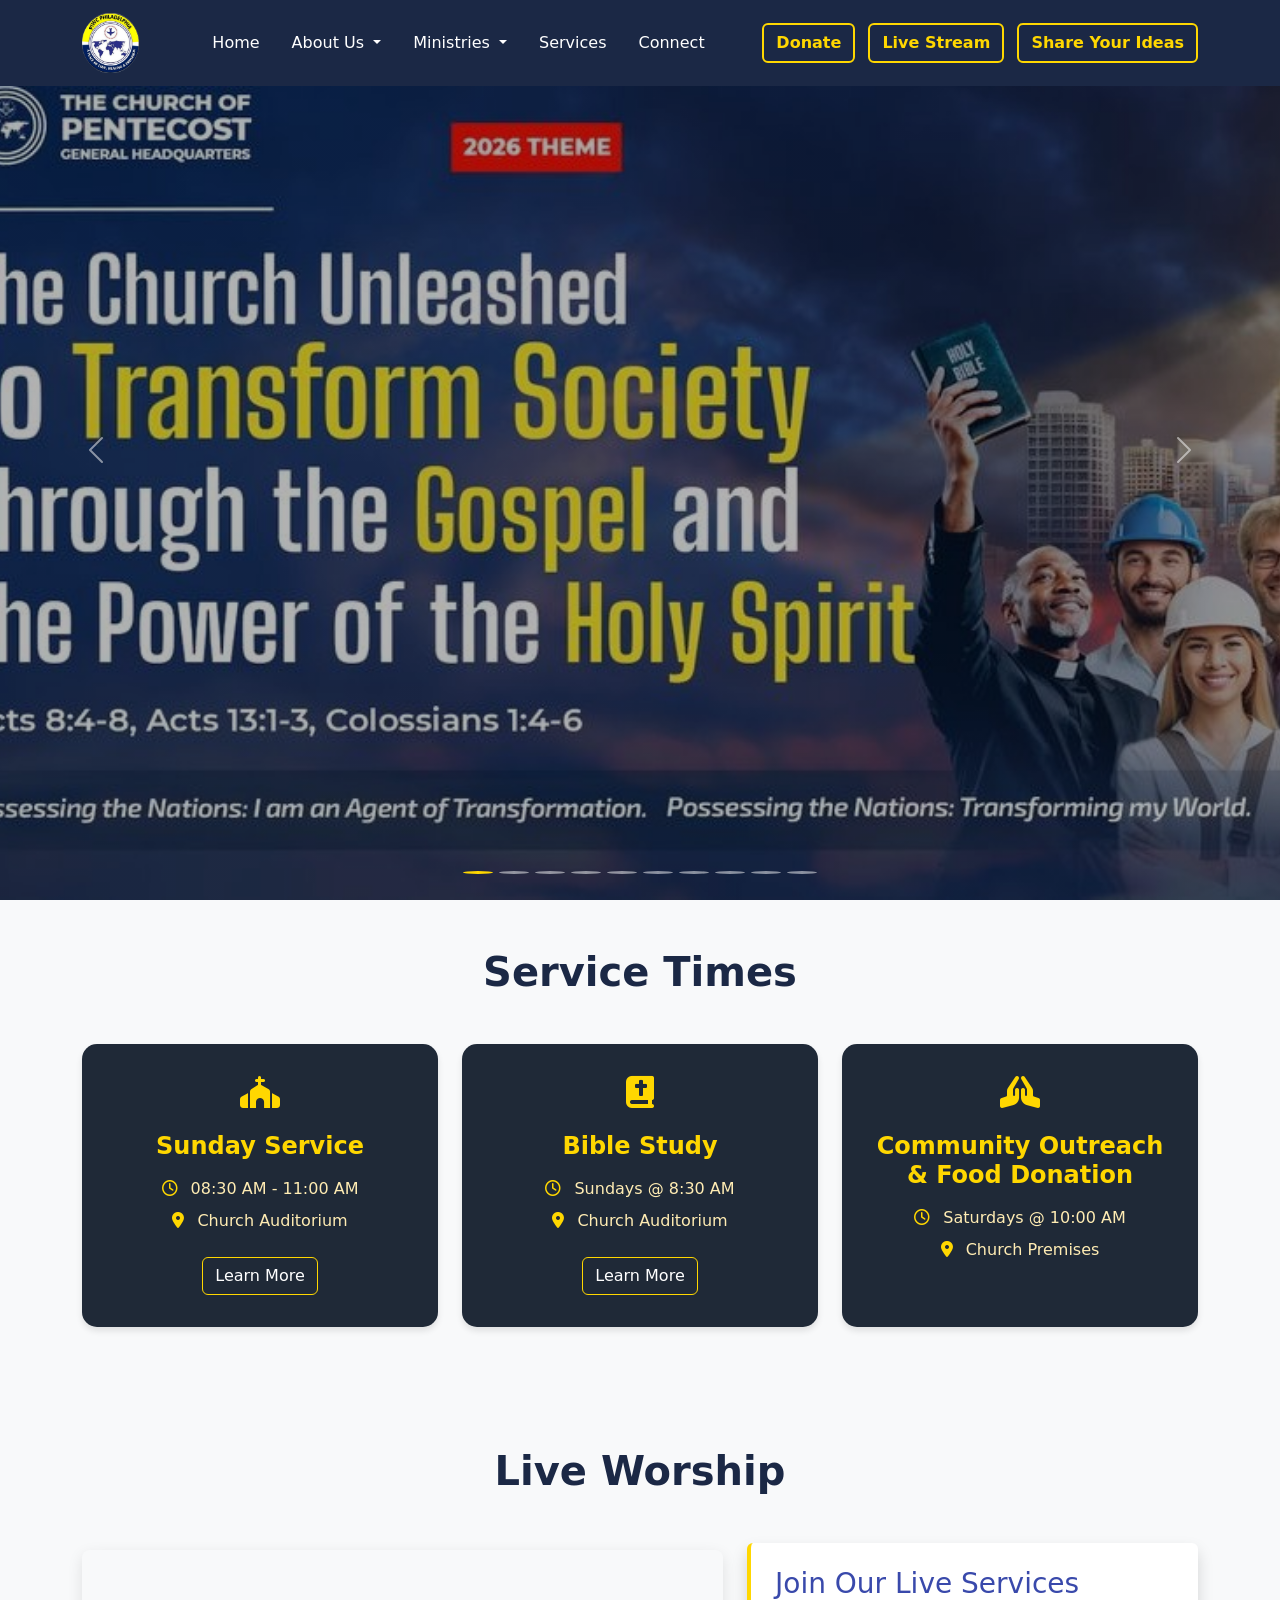
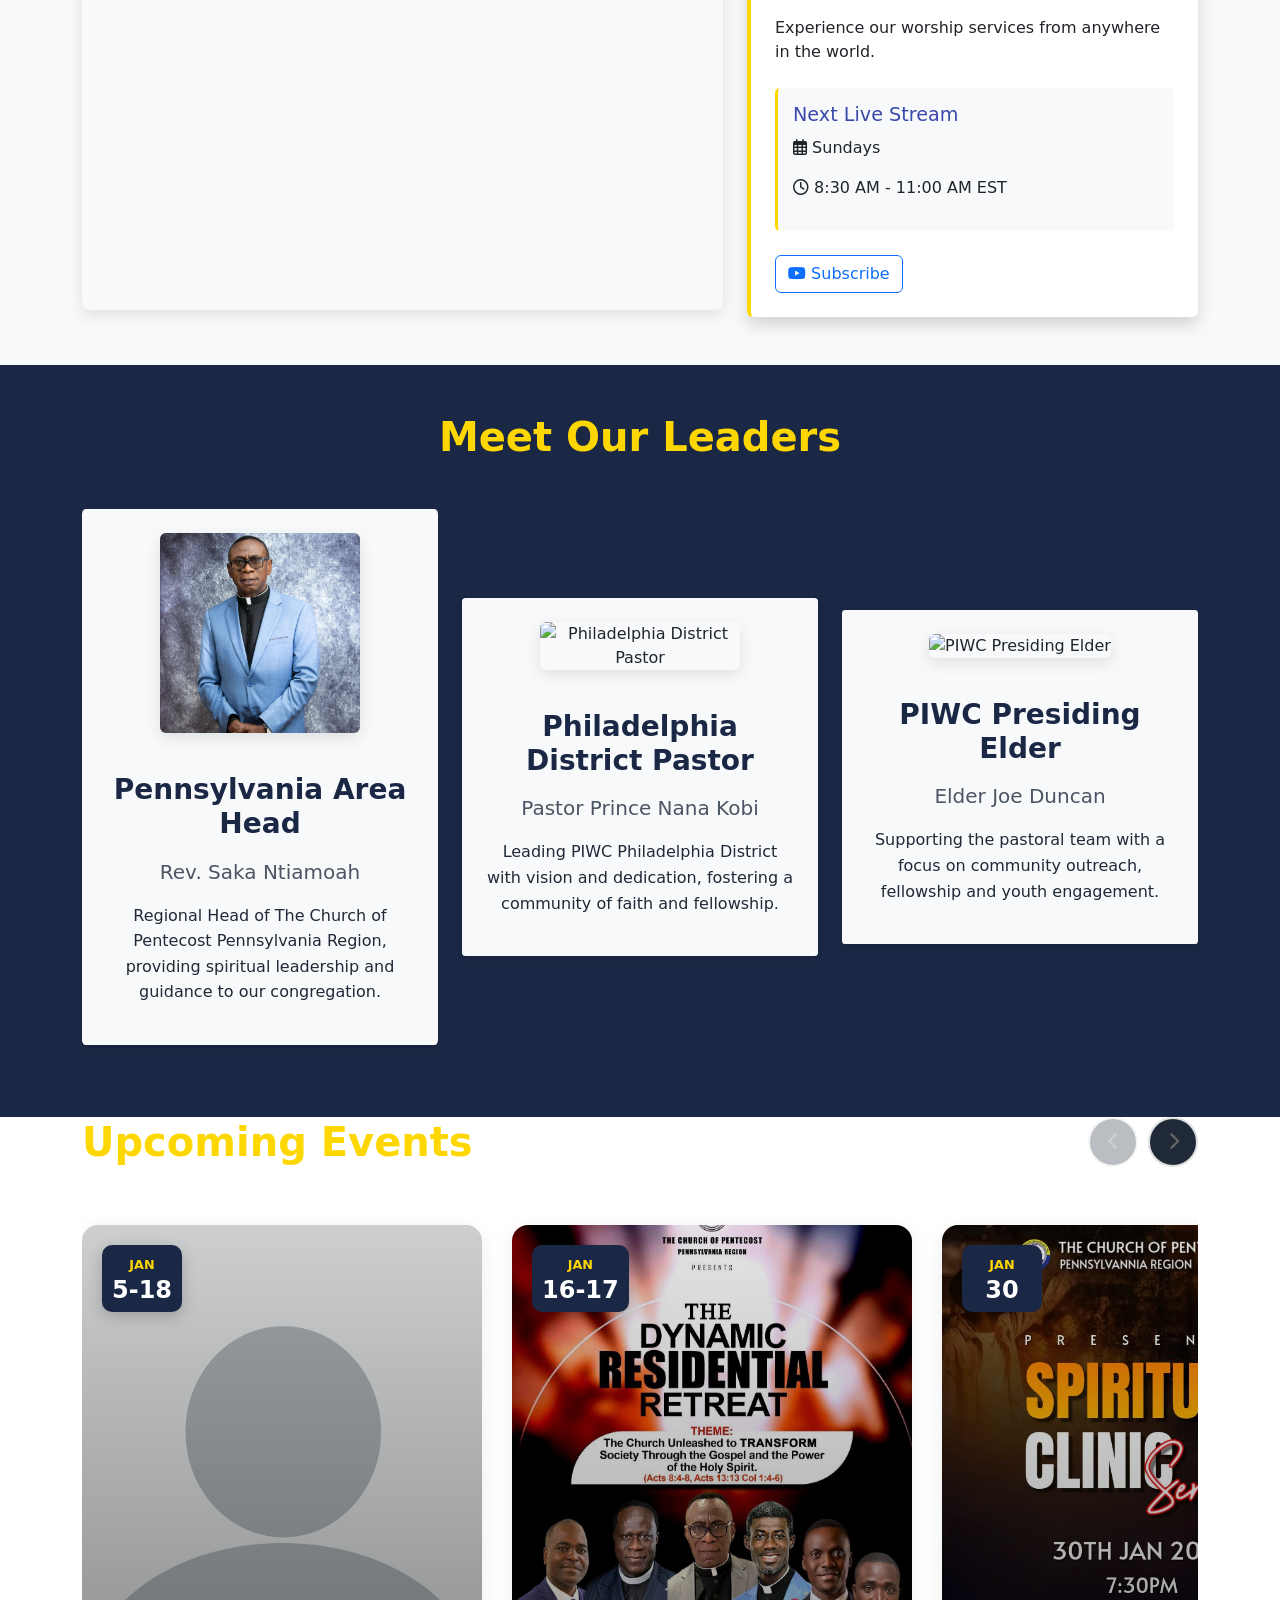
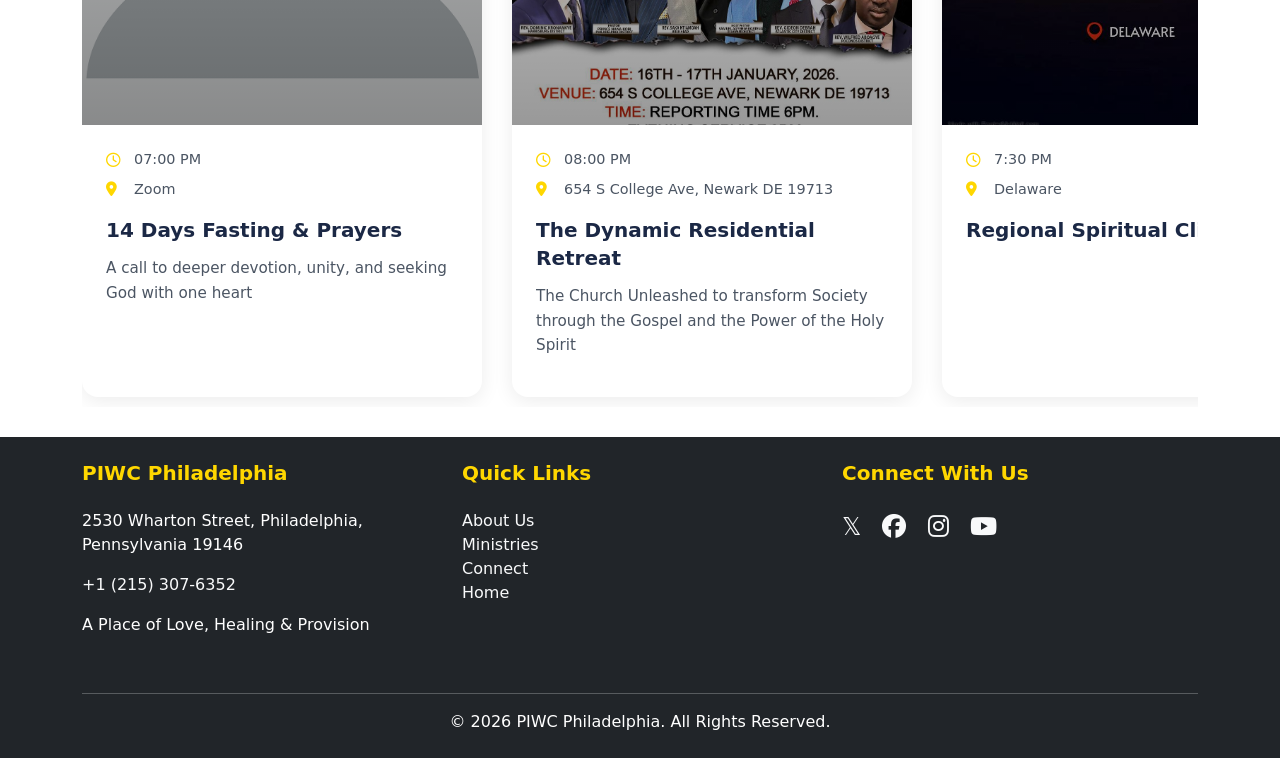
==== index.html @ d3ae9fb2 "Initial commit - philly website" ====
<!DOCTYPE html>
<html lang="en">
<head>
    <meta charset="UTF-8">
    <meta name="viewport" content="width=device-width, initial-scale=1.0">
    <title>PIWC Philadelphia</title>
    <meta property="og:title" content="PIWC Philadelphia">
    <meta property="og:description" content="A Place of Love, Healing and Provision">
    <link rel="stylesheet" href="css/style.css">
    <link href="https://cdn.jsdelivr.net/npm/bootstrap@5.3.0/dist/css/bootstrap.min.css" rel="stylesheet">
    <link rel="stylesheet" href="https://cdnjs.cloudflare.com/ajax/libs/font-awesome/6.4.2/css/all.min.css">
    <script type="text/javascript" src="https://cdn.jsdelivr.net/npm/@emailjs/browser@3/dist/email.min.js"></script>
</head>
<body>
    <div id="app">
        <!-- Content loads here -->
    </div>

    <!-- Include data and templates -->
    <script src="js/site-data.js"></script>
    <script src="js/template-engine.js"></script>
    
    <script>
        document.addEventListener('DOMContentLoaded', function() {
            const app = document.getElementById('app');
            
            // Build homepage
            app.innerHTML = `
                ${TemplateEngine.renderNavigation(SITE_DATA.navigation, SITE_DATA.site)}
                
                <!-- Hero Carousel -->
                <section class="hero">
                    <div id="heroCarousel" class="carousel slide" data-bs-ride="carousel">
                        <div class="carousel-indicators">
                            ${SITE_DATA.heroSlides.map((_, i) => `
                                <button type="button" data-bs-target="#heroCarousel" data-bs-slide-to="${i}" ${i === 0 ? 'class="active"' : ''}></button>
                            `).join('')}
                        </div>
                        <div class="carousel-inner">
                            ${SITE_DATA.heroSlides.map((slide, i) => `
                                <div class="carousel-item ${i === 0 ? 'active' : ''}">
                                    <div class="hero-slide" style="background-image: linear-gradient(rgba(0, 0, 0, 0.3), rgba(0, 0, 0, 0.3)), url('${slide.image}');">
                                        <div class="hero-content">
                                            ${slide.title ? `<h1>${slide.title}</h1>` : ''}
                                            ${slide.subtitle ? `<p>${slide.subtitle}</p>` : ''}
                                            ${slide.buttons && slide.buttons.length > 0 ? `
                                                <div class="hero-buttons">
                                                    ${slide.buttons.map(btn => `
                                                        <a href="${btn.url}" class="btn btn-yellow me-3" style="background-color: #3949ab; color: white;">${btn.text}</a>
                                                    `).join('')}
                                                </div>
                                            ` : ''}
                                        </div>
                                    </div>
                                </div>
                            `).join('')}
                        </div>
                        <button class="carousel-control-prev" type="button" data-bs-target="#heroCarousel" data-bs-slide="prev">
                            <span class="carousel-control-prev-icon"></span>
                        </button>
                        <button class="carousel-control-next" type="button" data-bs-target="#heroCarousel" data-bs-slide="next">
                            <span class="carousel-control-next-icon"></span>
                        </button>
                    </div>
                </section>

                <!-- Service Times -->
                <section id="services" class="service-times-section py-5">
                    <div class="container">
                        <h2 class="section-title text-center mb-5">Service Times</h2>
                        <div class="row justify-content-center">
                            ${SITE_DATA.services.map(service => `
                                <div class="col-md-4 mb-4">
                                    <div class="service-time-card">
                                        <div class="service-icon"><i class="${service.icon}"></i></div>
                                        <div class="service-info">
                                            <h3>${service.title}</h3>
                                            <div class="time-location">
                                                <p class="time"><i class="far fa-clock"></i> ${service.time}</p>
                                                <p class="location"><i class="fas fa-map-marker-alt"></i> ${service.location}</p>
                                            </div>
                                            ${service.link ? `<a href="${service.link}" class="btn btn-outline-primary">Learn More</a>` : ''}
                                        </div>
                                    </div>
                                </div>
                            `).join('')}
                        </div>
                    </div>
                </section>

                <!-- Live Stream -->
                <section class="live-stream-section py-5 bg-light" id="live-worship">
                    <div class="container">
                        <h2 class="section-title text-center mb-5" style="color: #1B2845;">Live Worship</h2>
                        <div class="row align-items-center">
                            <div class="col-lg-7 mb-4 mb-lg-0">
                                <div class="embed-responsive embed-responsive-16by9 live-stream-container">
                                    <iframe src="https://www.youtube.com/embed/live_stream?channel=${SITE_DATA.site.youtubeChannel}" allowfullscreen></iframe>
                                </div>
                            </div>
                            <div class="col-lg-5">
                                <div class="live-stream-info p-4 bg-white rounded shadow">
                                    <h3>Join Our Live Services</h3>
                                    <p class="mb-4">Experience our worship services from anywhere in the world.</p>
                                    <div class="upcoming-stream mb-4">
                                        <h4>Next Live Stream</h4>
                                        <p><i class="far fa-calendar-alt"></i> Sundays</p>
                                        <p><i class="far fa-clock"></i> 8:30 AM - 11:00 AM EST</p>
                                    </div>
                                    <a href="https://www.youtube.com/channel/${SITE_DATA.site.youtubeChannel}" class="btn btn-outline-primary" target="_blank">
                                        <i class="fab fa-youtube"></i> Subscribe
                                    </a>
                                </div>
                            </div>
                        </div>
                    </div>
                </section>

                <!-- Leaders -->
                <section class="pastor-section py-5">
                    <div class="container">
                        <h2 class="section-title text-center mb-5">Meet Our Leaders</h2>
                        <div class="row align-items-center">
                            ${SITE_DATA.leaders.map(leader => `
                                <div class="col-md-4 mb-4">
                                    <div class="pastor-card text-center">
                                        <img src="${leader.image}" alt="${leader.title}" class="img-fluid rounded mb-4">
                                        <h3>${leader.title}</h3>
                                        <p class="lead">${leader.name}</p>
                                        <p class="pastor-bio">${leader.bio}</p>
                                    </div>
                                </div>
                            `).join('')}
                        </div>
                    </div>
                </section>

                <!-- Events -->
                <section class="announcements-section">
                    <div class="container">
                        <div class="section-header">
                            <h2 class="section-title">Upcoming Events</h2>
                            <div class="nav-buttons">
                                <button class="nav-btn" id="prevBtn">
                                    <i class="fas fa-chevron-left"></i>
                                </button>
                                <button class="nav-btn" id="nextBtn">
                                    <i class="fas fa-chevron-right"></i>
                                </button>
                            </div>
                        </div>

                        <div class="carousel-wrapper">
                            <div class="carousel-container" id="carousel">
                                ${SITE_DATA.events.map(event => `
                                    <div class="event-card">
                                        <div class="event-image">
                                            <div class="event-date">
                                                <div class="date-box">
                                                    <span class="month">${event.month}</span>
                                                    <span class="day">${event.day}</span>
                                                </div>
                                            </div>
                                            ${event.image ? `<img src="${event.image}" alt="${event.title}" onerror="this.style.display='none'">` : ''}
                                            <div class="event-overlay"></div>
                                        </div>
                                        <div class="event-details">
                                            <div class="event-meta">
                                                <span><i class="far fa-clock"></i> ${event.time}</span>
                                                <span><i class="fas fa-map-marker-alt"></i> ${event.location}</span>
                                            </div>
                                            <h3 class="event-title">${event.title}</h3>
                                            <p class="event-description">${event.description}</p>
                                        </div>
                                    </div>
                                `).join('')}
                            </div>
                        </div>

                        
                    </div>
                </section>
                ${TemplateEngine.renderFooter(SITE_DATA.site, SITE_DATA.social)}
                ${TemplateEngine.renderSuggestionModal()}
                
            `;

            // Initialize EmailJS
            // emailjs.init('eO6Q-nNQblMRmspl0');

            // Carousel navigation for events
            const carousel = document.getElementById('carousel');
            const prevBtn = document.getElementById('prevBtn');
            const nextBtn = document.getElementById('nextBtn');

            function updateButtons() {
                const scrollLeft = carousel.scrollLeft;
                const maxScroll = carousel.scrollWidth - carousel.clientWidth;
                prevBtn.disabled = scrollLeft <= 0;
                nextBtn.disabled = scrollLeft >= maxScroll - 1;
            }

            prevBtn.addEventListener('click', () => {
                carousel.scrollBy({ left: -430, behavior: 'smooth' });
            });

            nextBtn.addEventListener('click', () => {
                carousel.scrollBy({ left: 430, behavior: 'smooth' });
            });

            carousel.addEventListener('scroll', updateButtons);
            window.addEventListener('resize', updateButtons);
            updateButtons();
        });

        
    </script>

    <script src="js/main.js"></script>
    <script src="https://cdn.jsdelivr.net/npm/bootstrap@5.3.0/dist/js/bootstrap.bundle.min.js"></script>

    
</body>
</html>
---- css/style.css ----
:root {
  --primary-navy: #1B2845;
  --primary-gold: #ffd700;
  --secondary-blue: #3949ab;
  --secondary-yellow: #ffecb3;
  --white: #ffffff;
  --off-white: #f8f9fa;
  --gray-100: #f3f4f6;
  --gray-200: #e5e7eb;
  --gray-800: #1f2937;
  --text-primary: #1f2937;
  --text-secondary: #4b5563;
}

/* Navigation */
.navbar {
  background-color: var(--primary-navy);
  backdrop-filter: blur(10px);
  padding: 1rem 0;
  transition: all 0.3s ease;
}

.navbar.scrolled {
  padding: 0.5rem 0;
  box-shadow: 0 2px 10px rgba(0, 0, 0, 0.1);
}

.navbar-brand img {
  max-height: 60px;
  transition: all 0.3s ease;
}

.nav-link {
  color: var(--white) !important;
  font-weight: 500;
  padding: 0.5rem 1rem !important;
  transition: all 0.3s ease;
}

.nav-link:hover {
  color: var(--primary-gold) !important;
}

.btn-yellow {
  background-color: var(--primary-gold);
  color: var(--primary-navy);
  font-weight: 600;
  border: 2px solid var(--primary-gold);
}

.btn-outline-yellow {
  background-color: transparent;
  color: var(--primary-gold);
  font-weight: 600;
  border: 2px solid var(--primary-gold);
}

.btn-outline-yellow:hover {
  background-color: var(--primary-gold);
  color: var(--primary-navy);
}

/* Add some spacing for fixed navbar */
body {
  padding-top: 80px;
}

/* Hero Section home page*/
.hero {
  position: relative;
  height: 100vh;
  margin-top: -80px;
  /* Compensate for fixed navbar */
  overflow: hidden;
  /* Prevent any potential overflow */
}

.hero-slide {
  height: 100vh;
  background-size: cover;
  background-position: center;
  display: flex;
  align-items: center;
  justify-content: center;
}

.hero-content {
  max-width: 800px;
  padding: 2rem;
  text-align: center;
  color: var(--white);
  z-index: 2;
  text-shadow: 2px 2px 4px rgba(0, 0, 0, 0.3);
  position: relative;
  /* Ensure content stays above image */
}

.hero h1 {
  font-size: 3.5rem;
  margin-bottom: 1rem;
  font-weight: 700;
}

.hero p {
  font-size: 1.25rem;
  margin-bottom: 2rem;
}

.hero-buttons {
  margin-top: 2rem;
}

/* Carousel Controls Styling */
.carousel-control-prev,
.carousel-control-next {
  width: 5%;
  opacity: 0;
  transition: opacity 0.3s ease;
  background: linear-gradient(to right, rgba(26, 35, 126, 0.3), transparent);
}

.hero:hover .carousel-control-prev,
.hero:hover .carousel-control-next {
  opacity: 0.8;
}

.carousel-indicators {
  bottom: 40px;
}

.carousel-indicators button {
  width: 12px;
  height: 12px;
  border-radius: 50%;
  margin: 0 6px;
  background-color: var(--primary-gold);
  opacity: 0.5;
}

.carousel-indicators button.active {
  opacity: 1;
  background-color: var(--primary-gold);
}

/* Service Section */
.service-times-section {
  background-color: var(--off-white);
}

.service-times-section .section-title {
  color: var(--primary-navy);
  /* or var(--text-primary) for a different shade */
}

.service-time-card {
  background: var(--gray-800);
  border-radius: 15px;
  padding: 2rem;
  text-align: center;
  transition: all 0.3s ease;
  box-shadow: 0 4px 6px rgba(0, 0, 0, 0.1);
  height: 100%;
  display: flex;
  flex-direction: column;
  align-items: center;
}

.service-time-card:hover {
  transform: translateY(-5px);
  box-shadow: 0 8px 15px rgba(0, 0, 0, 0.1);
}

.service-info h3 {
  color: var(--primary-gold);
  font-size: 1.5rem;
  margin-bottom: 1rem;
  font-weight: 600;
}

.service-icon i {
  font-size: 2rem;
  color: var(--primary-gold);
  display: flex;
  margin-bottom: 1.5rem;
}

.time-location {
  margin-bottom: 1.5rem;
}

.time-location p {
  margin-bottom: 0.5rem;
  color: var(--secondary-yellow);
}

.time-location i {
  color: var(--primary-gold);
  margin-right: 0.5rem;
}

.service-time-card .btn {
  border-color: var(--primary-gold);
  color: var(--white);
  transition: all 0.3s ease;
}

.service-time-card .btn:hover {
  color: var(--off-white);
}

/* Live Stream Section Styles */
.live-stream-container {
  position: relative;
  width: 100%;
  padding-bottom: 56.25%;
  /* 16:9 Aspect Ratio */
  height: 0;
  overflow: hidden;
  border-radius: 8px;
  box-shadow: 0 5px 15px rgba(0, 0, 0, 0.1);
}

.live-stream-container iframe {
  position: absolute;
  top: 0;
  left: 0;
  width: 100%;
  height: 100%;
  border: none;
}

.live-stream-info {
  border-left: 4px solid var(--primary-gold);
}

.live-stream-info h3 {
  color: var(--secondary-blue);
  margin-bottom: 1rem;
}

.upcoming-stream h4 {
  color: var(--secondary-blue);
  font-size: 1.2rem;
  margin-bottom: 10px;
}

.upcoming-stream {
  background-color: #f8f9fa;
  padding: 15px;
  border-radius: 5px;
  border-left: 3px solid var(--primary-gold);
}

.stream-buttons {
  display: flex;
  flex-direction: column;
}

.stream-buttons .btn {
  margin-bottom: 10px;
}

@media (min-width: 768px) {
  .stream-buttons {
    flex-direction: row;
    gap: 10px;
  }

  .stream-buttons .btn {
    margin-bottom: 0;
  }
}

.is-live .live-stream-container {
  border: 3px solid #f44336;
}

.live-badge {
  position: absolute;
  top: 10px;
  right: 10px;
  background-color: #f44336;
  color: white;
  padding: 5px 10px;
  border-radius: 4px;
  font-weight: bold;
  z-index: 10;
  animation: pulse 2s infinite;
}

@keyframes pulse {
  0% {
    opacity: 1;
  }

  50% {
    opacity: 0.7;
  }

  100% {
    opacity: 1;
  }
}

/* Pastor Section Styles */
.pastor-section {
  background-color: var(--primary-navy);
  width: 100%;
  padding: 10px 0;
}

.section-title {
  color: var(--primary-gold);
  font-weight: 600;
  margin-bottom: 2rem;
}

.pastor-card {
  padding: 1.5rem;
  background: var(--off-white);
  border-radius: 1%;
  box-shadow: 0 4px 6px rgba(0, 0, 0, 0.1);
  transition: transform 0.3s ease;
  margin: 0 auto;
}

.pastor-card:hover {
  transform: translateY(-5px);
  box-shadow: 0 8px 15px rgba(0, 0, 0, 0.1);
}

.pastor-card img {
  max-width: 200px;
  height: auto;
  margin: 0 auto;
  box-shadow: 0 5px 15px rgba(0, 0, 0, 0.1);
  transition: transform 0.3s ease;
}

.pastor-card h3 {
  color: var(--primary-navy);
  margin: 1rem 0;
  font-weight: 600;
}

.pastor-card .lead {
  color: var(--text-secondary);
  font-size: 1.25rem;
  margin-bottom: 1rem;
}

.pastor-card .pastor-bio {
  color: var(--text-primary);
  line-height: 1.6;
}

/* Announcements & Events Section */
.announcements-section .section-title {
  color: var(--primary-gold);
  font-weight: 600;
}

.section-header {
    display: flex;
    justify-content: space-between;
    align-items: center;
    margin-bottom: 3rem;
}

.section-title {
    color: var(--primary-gold);
    font-weight: 600;
    font-size: 2.5rem;
    margin: 0;
}

/* Navigation Buttons */
.nav-buttons {
    display: flex;
    gap: 10px;
}

.nav-btn {
    width: 50px;
    height: 50px;
    border-radius: 50%;
    border: 2px solid #e0e0e0;
    background: var(--gray-800);
    cursor: pointer;
    display: flex;
    align-items: center;
    justify-content: center;
    transition: all 0.3s ease;
    font-size: 18px;
    color: #666;
}

.nav-btn:hover:not(:disabled) {
    background: var(--primary-gold);
    border-color: var(--secondary-blue);
    color: var(--primary-navy);
}

.nav-btn:disabled {
    opacity: 0.3;
    cursor: not-allowed;
}

/* Carousel Wrapper */
.carousel-wrapper {
    position: relative;
    overflow: hidden;
    margin-bottom: 30px;
}

.carousel-container {
    display: flex;
    gap: 30px;
    overflow-x: auto;
    scroll-behavior: smooth;
    scrollbar-width: none;
    -ms-overflow-style: none;
    padding: 10px 0;
}

.carousel-container::-webkit-scrollbar {
    display: none;
}

/* Event Card */
.event-card {
    flex: 0 0 400px;
    background: white;
    border-radius: 16px;
    overflow: hidden;
    box-shadow: 0 4px 20px rgba(0, 0, 0, 0.08);
    transition: transform 0.3s ease, box-shadow 0.3s ease;
    cursor: pointer;
}

.event-card:hover {
    transform: translateY(-8px);
    box-shadow: 0 8px 30px rgba(0, 0, 0, 0.15);
}

.event-image {
    position: relative;
    height: 500px;
    overflow: hidden;
    background: #e5e7eb;
}

.event-image img {
    width: 100%;
    height: 100%;
    object-fit: cover;
    transition: transform 0.3s ease;
}

.event-card:hover .event-image img {
    transform: scale(1.1);
}

.event-date {
    position: absolute;
    top: 20px;
    left: 20px;
    z-index: 2;
}

.date-box {
    background: var(--primary-navy);
    color: white;
    padding: 10px;
    border-radius: 10px;
    text-align: center;
    min-width: 80px;
    box-shadow: 0 4px 15px rgba(0, 0, 0, 0.2);
}

.date-box .month {
    display: block;
    font-size: 0.8rem;
    text-transform: uppercase;
    font-weight: 600;
    color: var(--primary-gold);
}

.date-box .day {
    display: block;
    font-size: 1.5rem;
    font-weight: 700;
    line-height: 1;
    margin-top: 4px;
}

.event-overlay {
    position: absolute;
    top: 0;
    left: 0;
    right: 0;
    bottom: 0;
    background: linear-gradient(to bottom, rgba(0, 0, 0, 0.1), rgba(0, 0, 0, 0.4));
}

.event-details {
    padding: 1.5rem;
}

.event-meta {
    display: flex;
    flex-direction: column;
    gap: 0.5rem;
    margin-bottom: 1rem;
    color: var(--text-secondary);
    font-size: 0.9rem;
}

.event-meta span {
    display: flex;
    align-items: center;
    gap: 0.5rem;
}

.event-meta i {
    color: var(--primary-gold);
    width: 20px;
}

.event-title {
    color: var(--primary-navy);
    font-size: 1.25rem;
    font-weight: 600;
    margin-bottom: 0.75rem;
    line-height: 1.4;
}

.event-description {
    color: var(--text-secondary);
    font-size: 0.95rem;
    line-height: 1.6;
    display: -webkit-box;
    -webkit-box-orient: vertical;
    overflow: hidden;
}

/* Footer */
.footer {
  background-color: var(--primary-navy);
  color: var(--secondary-yellow);
}

.footer h5 {
  color: var(--primary-gold);
  margin-bottom: 1.5rem;
  font-weight: 600;
}

.footer a {
  color: var(--off-white);
  text-decoration: none;
  transition: color 0.3s ease;
}

.footer a:hover {
  color: var(--primary-gold);
}
.social-links a {
  margin-right: 1rem;
  font-size: 1.5rem;
}

/* Social Media Icons in Footer */
.social-icons {
  list-style: none;
  padding: 0;
  margin: 0;
}

/* Navigation CTA Button */
.nav-cta .btn-yellow {
  background-color: var(--primary-gold);
  color: var(--primary-navy);
  font-weight: 600;
  border: 2px solid var(--primary-gold);
}

/* .nav-cta .btn-yellow:hover {
  background-color: var(--primary-navy);
  color: var(--primary-gold);
  border-color: var(--primary-gold);
} */

.nav-cta .btn-outline-yellow {
  background-color: transparent;
  color: var(--primary-gold);
  font-weight: 600;
  border: 2px solid var(--primary-gold);
}

.nav-cta .btn-outline-yellow:hover {
  background-color: var(--primary-gold);
  color: var(--primary-navy);
}

/* About Page Styles */

/* Beliefs Section */
.beliefs-grid {
  display: grid;
  grid-template-columns: repeat(auto-fit, minmax(300px, 1fr));
  gap: 2rem;
  padding: 1rem;
}

.belief-card {
  background: white;
  padding: 2rem;
  border-radius: 15px;
  box-shadow: 0 4px 20px rgba(0, 0, 0, 0.05);
  transition: transform 0.3s ease;
}
.belief-card:hover {
  transform: translateY(-5px);
}

.belief-icon {
  width: 60px;
  height: 60px;
  background: var(--primary-navy);
  color: var(--primary-gold);
  border-radius: 50%;
  display: flex;
  align-items: center;
  justify-content: center;
  font-size: 1.5rem;
  margin-bottom: 1.5rem;
}

.belief-card h3 {
  color: var(--primary-navy);
  margin-bottom: 1rem;
  font-weight: 600;
}

.belief-scripture {
  margin-top: 1rem;
  color: var(--text-secondary);
}

/* Core Values Section */
.coreValues-grid {
  display: grid;
  grid-template-columns: repeat(auto-fit, minmax(300px, 1fr));
  gap: 2rem;
  padding: 1rem;
}
.coreValues-card {
  background: white;
  padding: 2rem;
  border-radius: 15px;
  box-shadow: 0 4px 20px rgba(0, 0, 0, 0.05);
  transition: transform 0.3s ease;
}
.coreValues-card:hover {
  transform: translateY(-5px);
}

.coreValues-icon {
  width: 60px;
  height: 60px;
  background: var(--primary-navy);
  color: var(--primary-gold);
  border-radius: 50%;
  display: flex;
  align-items: center;
  justify-content: center;
  font-size: 1.5rem;
  margin-bottom: 1.5rem;
}

/* Service Section */
.service-card {
  background: var(--secondary-yellow);
  border-radius: 15px;
  padding: 2rem;
  text-align: center;
  transition: all 0.3s ease;
  box-shadow: 0 4px 6px rgba(0, 0, 0, 0.1);
  height: 100%;
  display: flex;
  flex-direction: column;
  align-items: center;
}

.service-card:hover {
  transform: translateY(-5px);
  box-shadow: 0 8px 24px rgba(0, 0, 0, 0.1);
}

/* About Dropdown Styles */
.dropdown-menu {
  background: var(--off-white);
  border: none;
  border-radius: 10px;
  box-shadow: 0 4px 20px rgba(0, 0, 0, 0.1);
  padding: 1rem 0;
}

.dropdown-item {
  color: var(--text-primary);
  padding: 0.75rem 1.5rem;
  font-weight: 500;
  transition: all 0.3s ease;
}

.dropdown-item:hover {
  background-color: var(--off-white);
  color: var(--primary-navy);
  padding-left: 2rem;
}

.dropdown-toggle::after {
  transition: transform 0.3s ease;
}

.show .dropdown-toggle::after {
  transform: rotate(180deg);
}

/* Ministry Leaders Section */
.leader-card {
    background: white;
    border-radius: 15px;
    overflow: hidden;
    box-shadow: 0 5px 15px rgba(0, 0, 0, 0.1);
    transition: transform 0.3s ease;
    height: 100%;
}

.leader-card:hover {
    transform: translateY(-5px);
    box-shadow: 0 15px 30px rgba(0, 0, 0, 0.15);
}

.leader-img-wrapper {
    height: 280px;
    overflow: hidden;
}

.leader-img {
    width: 100%;
    height: 100%;
    object-fit: cover;
}

.leader-info {
    padding: 1.5rem;
    text-align: center;
}

.leader-name {
    color: var(--primary-navy);
    font-weight: 600;
    margin-bottom: 0.5rem;
    font-size: 1.3rem;
}

.leader-position {
    color: var(--secondary-blue);
    font-size: 1rem;
    margin-bottom: 1rem;
}

.leader-bio {
    color: var(--text-secondary);
    font-size: 0.95rem;
    line-height: 1.6;
}

/* Ministry Hero Section */
.hero-section {
    background-size: cover;
    background-position: center;
    color: white;
    position: relative;
    overflow: hidden;
    margin-bottom: 0;
    min-height: 400px;
    display: flex;
    align-items: center;
}

.hero-content {
    position: relative;
    z-index: 1;
}

.hero-title {
    color: #ffd700;
    font-weight: 800;
    font-size: 3.5rem;
    margin-bottom: 1rem;
    text-shadow: 2px 2px 4px rgba(0, 0, 0, 0.5);
}

.hero-text {
    color: var(--text-secondary);
    font-size: 1.2rem;
    max-width: 800px;
    margin: 0 auto;
}

/* Activity Feed Styles */
.activity-item {
    padding: 1rem;
    background: #f8f9fa;
    border-radius: 10px;
    transition: all 0.3s ease;
    display: flex;
    align-items: center;
}

.activity-item:hover {
    background: #e9ecef;
    transform: translateX(5px);
}

.activity-item i {
    color: var(--primary-gold);
    font-size: 1.2rem;
}

/* Mission & Vision Cards */
.mission-vision-section {
    background-color: var(--light);
    padding: 80px 0;
    position: relative;
}

.mission-vision-card {
    background: white;
    border-radius: 10px;
    box-shadow: 0 10px 30px rgba(0, 0, 0, 0.05);
    height: 100%;
    transition: all 0.3s ease;
    border: none;
    overflow: hidden;
}

.mission-vision-card:hover {
    transform: translateY(-5px);
    box-shadow: 0 15px 35px rgba(0, 0, 0, 0.1);
}

.card-icon {
    font-size: 40px;
    color: var(--primary-gold);
    margin-bottom: 20px;
}

/* Leadership Team Section */
.leadership-card {
    background: white;
    border-radius: 15px;
    overflow: hidden;
    box-shadow: 0 4px 15px rgba(0, 0, 0, 0.08);
    transition: transform 0.3s ease, box-shadow 0.3s ease;
    height: 100%;
}

.leadership-card:hover {
    transform: translateY(-5px);
    box-shadow: 0 8px 25px rgba(0, 0, 0, 0.12);
}

.leadership-image {
    width: 100%;
    height: 280px;
    overflow: hidden;
    background: #f8f9fa;
}

.leadership-image img {
    width: 100%;
    height: 100%;
    object-fit: cover;
}

.leadership-info {
    padding: 1.5rem;
    text-align: center;
}

.leader-name {
    color: #1B2845;
    font-size: 1.1rem;
    font-weight: 600;
    margin-bottom: 0.5rem;
}

.leader-position {
    color: #3949ab;
    font-size: 0.95rem;
    font-weight: 500;
    margin-bottom: 0;
}

/* ==================== HISTORY PAGE STYLES ==================== */

/* History Timeline Container */
.history-timeline {
    position: relative;
    max-width: 1200px;
    margin: 0 auto;
    padding: 2rem 0;
}

/* Timeline Center Line */
.history-timeline::before {
    content: '';
    position: absolute;
    left: 50%;
    top: 0;
    bottom: 0;
    width: 3px;
    background: linear-gradient(to bottom, var(--primary-color, #8B4513), var(--secondary-color, #CD853F));
    transform: translateX(-50%);
    z-index: 1;
}

/* Timeline Item */
.timeline-item {
    position: relative;
    margin-bottom: 4rem;
    width: 100%;
    opacity: 0;
    animation: fadeInUp 0.8s ease-out forwards;
}

.timeline-item:nth-child(1) { animation-delay: 0.2s; }
.timeline-item:nth-child(2) { animation-delay: 0.4s; }
.timeline-item:nth-child(3) { animation-delay: 0.6s; }
.timeline-item:nth-child(4) { animation-delay: 0.8s; }
.timeline-item:nth-child(5) { animation-delay: 1s; }

/* Timeline Content */
.timeline-content {
    position: relative;
    background: #fff;
    padding: 2rem;
    border-radius: 8px;
    box-shadow: 0 4px 20px rgba(0, 0, 0, 0.1);
    width: 45%;
    transition: transform 0.3s ease, box-shadow 0.3s ease;
}

.timeline-content:hover {
    transform: translateY(-5px);
    box-shadow: 0 8px 30px rgba(0, 0, 0, 0.15);
}

/* Left Side Items */
.timeline-left .timeline-content {
    margin-left: 0;
    margin-right: auto;
}

/* Right Side Items */
.timeline-right .timeline-content {
    margin-left: auto;
    margin-right: 0;
}

/* Timeline Year Badge */
.timeline-year {
    position: absolute;
    left: 50%;
    top: 2rem;
    transform: translateX(-50%);
    width: 80px;
    height: 80px;
    background: linear-gradient(135deg, var(--primary-color, #8B4513), var(--secondary-color, #CD853F));
    border-radius: 50%;
    display: flex;
    align-items: center;
    justify-content: center;
    font-size: 1.25rem;
    font-weight: 700;
    color: white;
    box-shadow: 0 4px 15px rgba(0, 0, 0, 0.2);
    border: 4px solid #fff;
    z-index: 10;
}

.timeline-left .timeline-year {
    left: calc(100% + 2.5rem);
}

.timeline-right .timeline-year {
    right: calc(100% + 2.5rem);
    left: auto;
}

/* Timeline Image */
.timeline-image {
    width: 100%;
    height: 200px;
    object-fit: cover;
    border-radius: 6px;
    margin-bottom: 1.5rem;
}

/* Timeline Content Text */
.timeline-content h3 {
    font-size: 1.75rem;
    font-weight: 700;
    color: var(--primary-color, #8B4513);
    margin-bottom: 1rem;
}

.timeline-content p {
    font-size: 1.05rem;
    line-height: 1.7;
    color: #333;
    margin-bottom: 0;
}

/* Fade In Animation */
@keyframes fadeInUp {
    from {
        opacity: 0;
        transform: translateY(40px);
    }
    to {
        opacity: 1;
        transform: translateY(0);
    }
}

/* ==================== RESPONSIVE DESIGN ==================== */

/* Large Tablets and Small Desktops (992px - 1199px) */
@media (max-width: 1199px) {
  .hero h1 {
    font-size: 3rem;
  }
  
  .hero p {
    font-size: 1.1rem;
  }
  
  .hero-title {
    font-size: 3rem;
  }
  
  .section-title {
    font-size: 2.2rem;
  }
  
  .event-card {
    flex: 0 0 350px;
  }
  
  .event-image {
    height: 400px;
  }
}

/* Tablets (768px - 991px) */
@media (max-width: 991px) {
  body {
    padding-top: 70px;
  }
  
  .navbar-brand img {
    max-height: 50px;
  }
  
  .hero {
    height: 80vh;
    margin-top: -70px;
  }
  
  .hero-slide {
    height: 80vh;
  }
  
  .hero h1 {
    font-size: 2.5rem;
  }
  
  .hero p {
    font-size: 1rem;
  }
  
  .hero-title {
    font-size: 2.5rem;
  }
  
  .hero-text {
    font-size: 1.1rem;
  }
  
  .section-title {
    font-size: 2rem;
  }
  
  .section-header {
    flex-direction: column;
    gap: 1.5rem;
    align-items: flex-start;
  }
  
  .nav-buttons {
    align-self: flex-end;
  }
  
  .event-card {
    flex: 0 0 320px;
  }
  
  .event-image {
    height: 350px;
  }
  
  .beliefs-grid,
  .coreValues-grid {
    grid-template-columns: repeat(auto-fit, minmax(250px, 1fr));
    gap: 1.5rem;
  }
  
  .timeline-content {
    width: 48%;
  }
  
  .timeline-year {
    width: 70px;
    height: 70px;
    font-size: 1.1rem;
  }
  
  .leader-img-wrapper,
  .leadership-image {
    height: 240px;
  }
  
  .carousel-control-prev,
  .carousel-control-next {
    width: 8%;
  }
}

/* Mobile Landscape and Small Tablets (576px - 767px) */
@media (max-width: 767px) {
  body {
    padding-top: 60px;
  }
  
  .navbar {
    padding: 0.5rem 0;
  }
  
  .navbar-brand img {
    max-height: 40px;
  }
  
  .nav-link {
    padding: 0.5rem 0 !important;
  }
  
  .hero {
    height: 70vh;
    margin-top: -60px;
  }
  
  .hero-slide {
    height: 70vh;
  }
  
  .hero-content {
    padding: 1.5rem;
  }
  
  .hero h1 {
    font-size: 2rem;
  }
  
  .hero p {
    font-size: 0.95rem;
    margin-bottom: 1.5rem;
  }
  
  .hero-buttons .btn {
    display: block;
    width: 100%;
    margin-bottom: 0.75rem;
  }
  
  .hero-title {
    font-size: 2rem;
  }
  
  .hero-text {
    font-size: 1rem;
  }
  
  .hero-section {
    padding: 80px 0;
    min-height: 300px;
  }
  
  .section-title {
    font-size: 1.75rem;
    margin-bottom: 1.5rem;
  }
  
  .service-time-card,
  .service-card {
    margin-bottom: 1.5rem;
    padding: 1.5rem;
  }
  
  .service-info h3 {
    font-size: 1.25rem;
  }
  
  .pastor-section {
    text-align: center;
  }
  
  .pastor-card {
    margin-bottom: 2rem;
    padding: 1.25rem;
  }
  
  .pastor-card img {
    max-width: 180px;
    margin-bottom: 1rem;
  }
  
  .pastor-card .lead {
    font-size: 1.1rem;
  }
  
  .section-header {
    margin-bottom: 2rem;
  }
  
  .nav-btn {
    width: 40px;
    height: 40px;
    font-size: 16px;
  }
  
  .event-card {
    flex: 0 0 280px;
  }
  
  .event-image {
    height: 300px;
  }
  
  .event-details {
    padding: 1.25rem;
  }
  
  .event-title {
    font-size: 1.1rem;
  }
  
  .date-box {
    min-width: 70px;
    padding: 8px;
  }
  
  .date-box .month {
    font-size: 0.7rem;
  }
  
  .date-box .day {
    font-size: 1.3rem;
  }
  
  .live-stream-info {
    margin-top: 2rem;
    border-left: none;
    border-top: 4px solid var(--primary-gold);
    padding-top: 1.5rem;
  }
  
  .footer {
    text-align: center;
  }
  
  .footer .col-md-4 {
    margin-bottom: 2rem;
  }
  
  .social-links a {
    margin: 0 0.5rem;
  }
  
  .beliefs-grid,
  .coreValues-grid {
    grid-template-columns: 1fr;
    gap: 1.25rem;
    padding: 0.5rem;
  }
  
  .belief-card,
  .coreValues-card {
    padding: 1.5rem;
  }
  
  .belief-icon,
  .coreValues-icon {
    width: 50px;
    height: 50px;
    font-size: 1.25rem;
    margin-bottom: 1rem;
  }
  
  .leader-card,
  .leadership-card {
    margin-bottom: 1.5rem;
  }
  
  .leader-img-wrapper,
  .leadership-image {
    height: 220px;
  }
  
  .leader-info,
  .leadership-info {
    padding: 1.25rem;
  }
  
  .leader-name {
    font-size: 1.15rem;
  }
  
  .leader-position {
    font-size: 0.9rem;
  }
  
  .leader-bio {
    font-size: 0.9rem;
  }
  
  /* History Timeline Mobile */
  .history-timeline::before {
    left: 30px;
  }
  
  .timeline-content {
    width: calc(100% - 80px);
    margin-left: 80px !important;
    margin-right: 0 !important;
  }
  
  .timeline-year {
    left: 30px !important;
    right: auto !important;
    top: 1.5rem;
    width: 60px;
    height: 60px;
    font-size: 1rem;
    transform: translateX(-50%);
  }
  
  .timeline-content h3 {
    font-size: 1.5rem;
  }
  
  .timeline-content p {
    font-size: 1rem;
  }
  
  .service-banner .btn {
    margin-top: 1rem;
  }
  
  .mission-vision-section {
    padding: 60px 0;
  }
  
  .card-icon {
    font-size: 32px;
  }
  
  .carousel-indicators {
    bottom: 20px;
  }
  
  .carousel-indicators button {
    width: 10px;
    height: 10px;
    margin: 0 4px;
  }
}

/* Mobile Portrait (up to 575px) */
@media (max-width: 575px) {
  .hero h1 {
    font-size: 1.75rem;
  }
  
  .hero p {
    font-size: 0.9rem;
  }
  
  .hero-title {
    font-size: 1.75rem;
  }
  
  .hero-text {
    font-size: 0.95rem;
  }
  
  .section-title {
    font-size: 1.5rem;
  }
  
  .event-card {
    flex: 0 0 260px;
  }
  
  .event-image {
    height: 260px;
  }
  
  .event-details {
    padding: 1rem;
  }
  
  .event-title {
    font-size: 1rem;
  }
  
  .event-meta {
    font-size: 0.85rem;
  }
  
  .date-box {
    min-width: 60px;
  }
  
  .nav-btn {
    width: 36px;
    height: 36px;
    font-size: 14px;
  }
  
  .service-time-card,
  .service-card,
  .pastor-card,
  .belief-card,
  .coreValues-card {
    padding: 1.25rem;
  }
  
  .pastor-card img {
    max-width: 160px;
  }
  
  .timeline-content {
    padding: 1.5rem;
  }
  
  .timeline-image {
    height: 150px;
  }
  
  .timeline-content h3 {
    font-size: 1.35rem;
  }
  
  .timeline-content p {
    font-size: 0.95rem;
  }
  
  .hero-section {
    padding: 60px 0;
    min-height: 250px;
  }
  
  .leader-img-wrapper,
  .leadership-image {
    height: 200px;
  }
  
  .mission-vision-section {
    padding: 50px 0;
  }
  
  .card-icon {
    font-size: 28px;
    margin-bottom: 15px;
  }
}

/* Extra Small Devices (up to 375px) */
@media (max-width: 375px) {
  .hero h1,
  .hero-title {
    font-size: 1.5rem;
  }
  
  .section-title {
    font-size: 1.35rem;
  }
  
  .event-card {
    flex: 0 0 240px;
  }
  
  .event-image {
    height: 240px;
  }
  
  .pastor-card img {
    max-width: 140px;
  }
  
  .nav-btn {
    width: 32px;
    height: 32px;
    font-size: 12px;
  }
}

/* Landscape Orientation Adjustments */
@media (max-height: 600px) and (orientation: landscape) {
  .hero,
  .hero-slide {
    height: 100vh;
  }
  
  .hero h1 {
    font-size: 2rem;
    margin-bottom: 0.5rem;
  }
  
  .hero p {
    font-size: 0.9rem;
    margin-bottom: 1rem;
  }
  
  .hero-buttons {
    margin-top: 1rem;
  }
  
  .hero-section {
    padding: 60px 0;
    min-height: 250px;
  }
}

/* Touch Device Hover Effects Override */
@media (hover: none) and (pointer: coarse) {
  .service-time-card:hover,
  .event-card:hover,
  .belief-card:hover,
  .coreValues-card:hover,
  .leader-card:hover,
  .leadership-card:hover,
  .pastor-card:hover,
  .mission-vision-card:hover {
    transform: none;
  }
  
  .event-card:hover .event-image img {
    transform: none;
  }
}

/* Print Styles */
@media print {
  body {
    padding-top: 0;
  }
  
  .navbar,
  .hero-buttons,
  .nav-buttons,
  .footer,
  .carousel-control-prev,
  .carousel-control-next,
  .carousel-indicators {
    display: none !important;
  }
  
  .hero,
  .hero-slide,
  .hero-section {
    height: auto;
    min-height: auto;
    page-break-inside: avoid;
  }
  
  .event-card,
  .leader-card,
  .leadership-card,
  .belief-card,
  .coreValues-card {
    page-break-inside: avoid;
    box-shadow: none;
    border: 1px solid #ddd;
  }
}
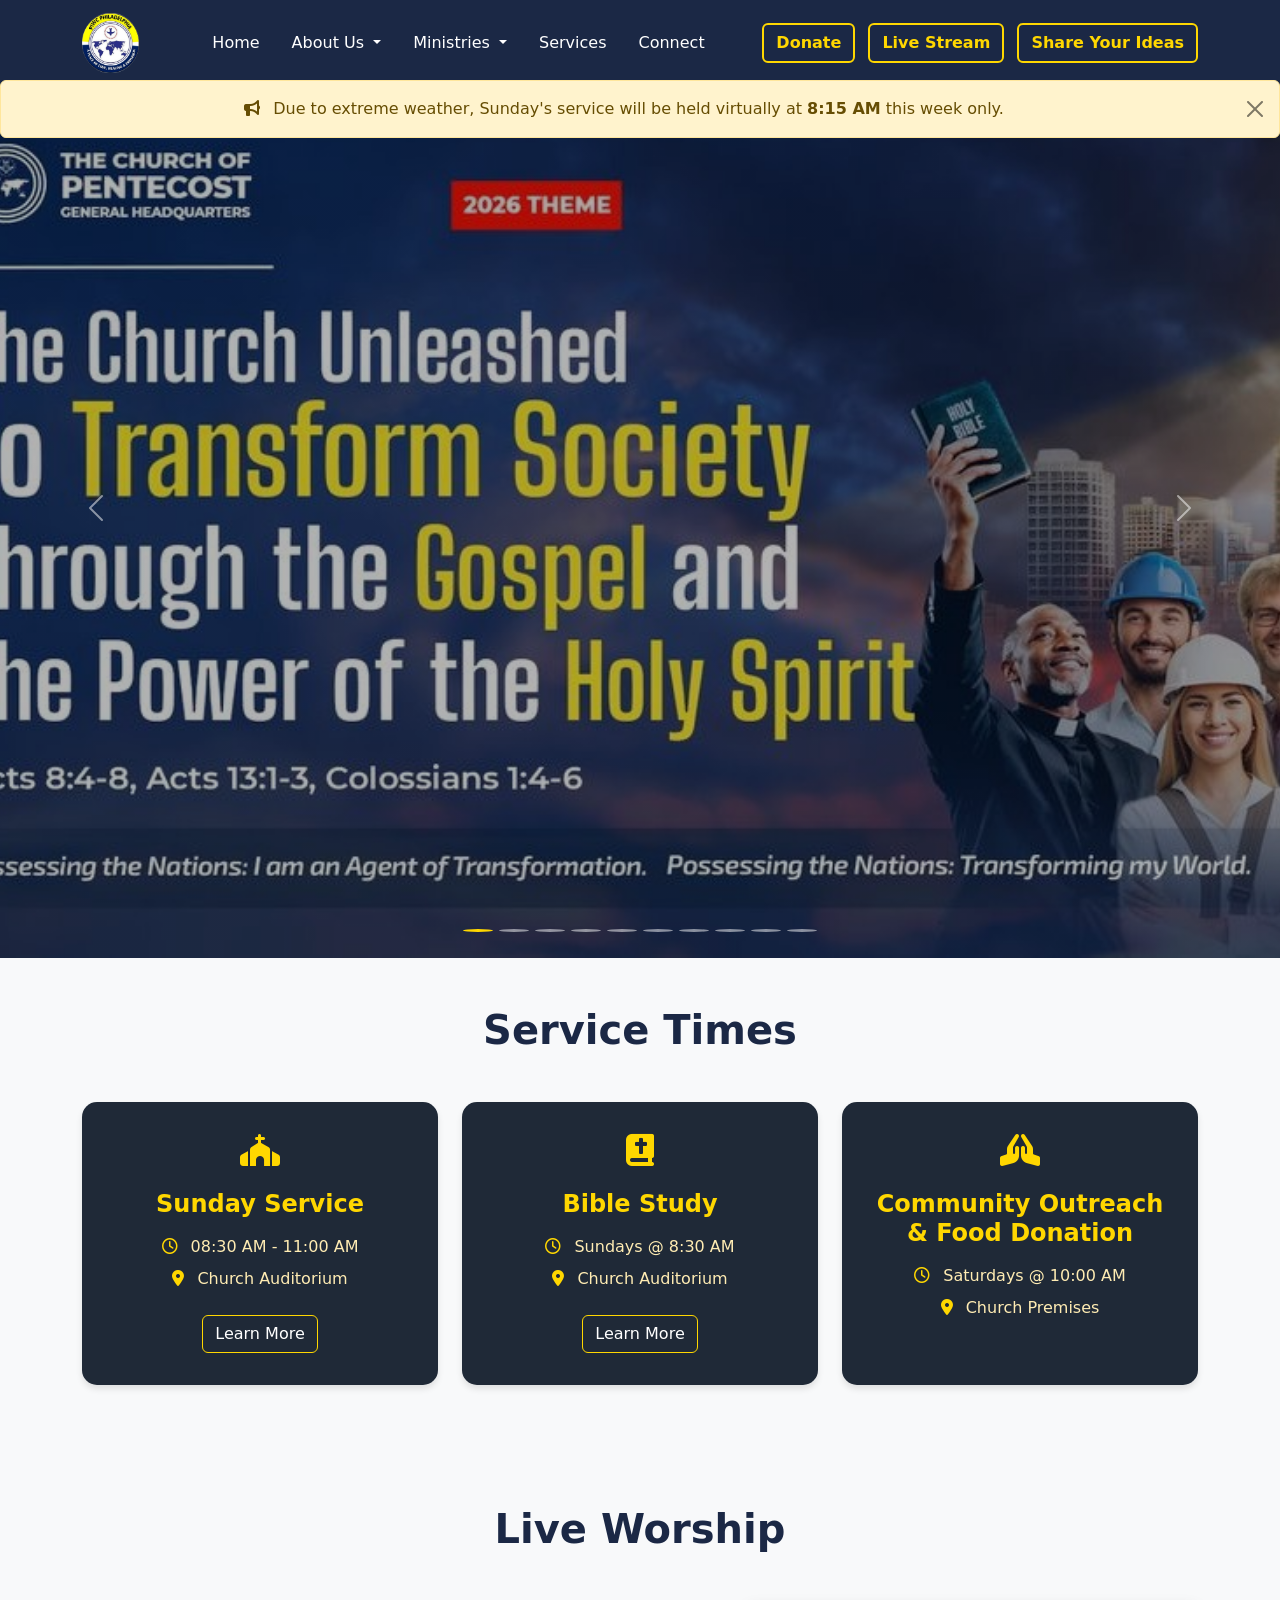
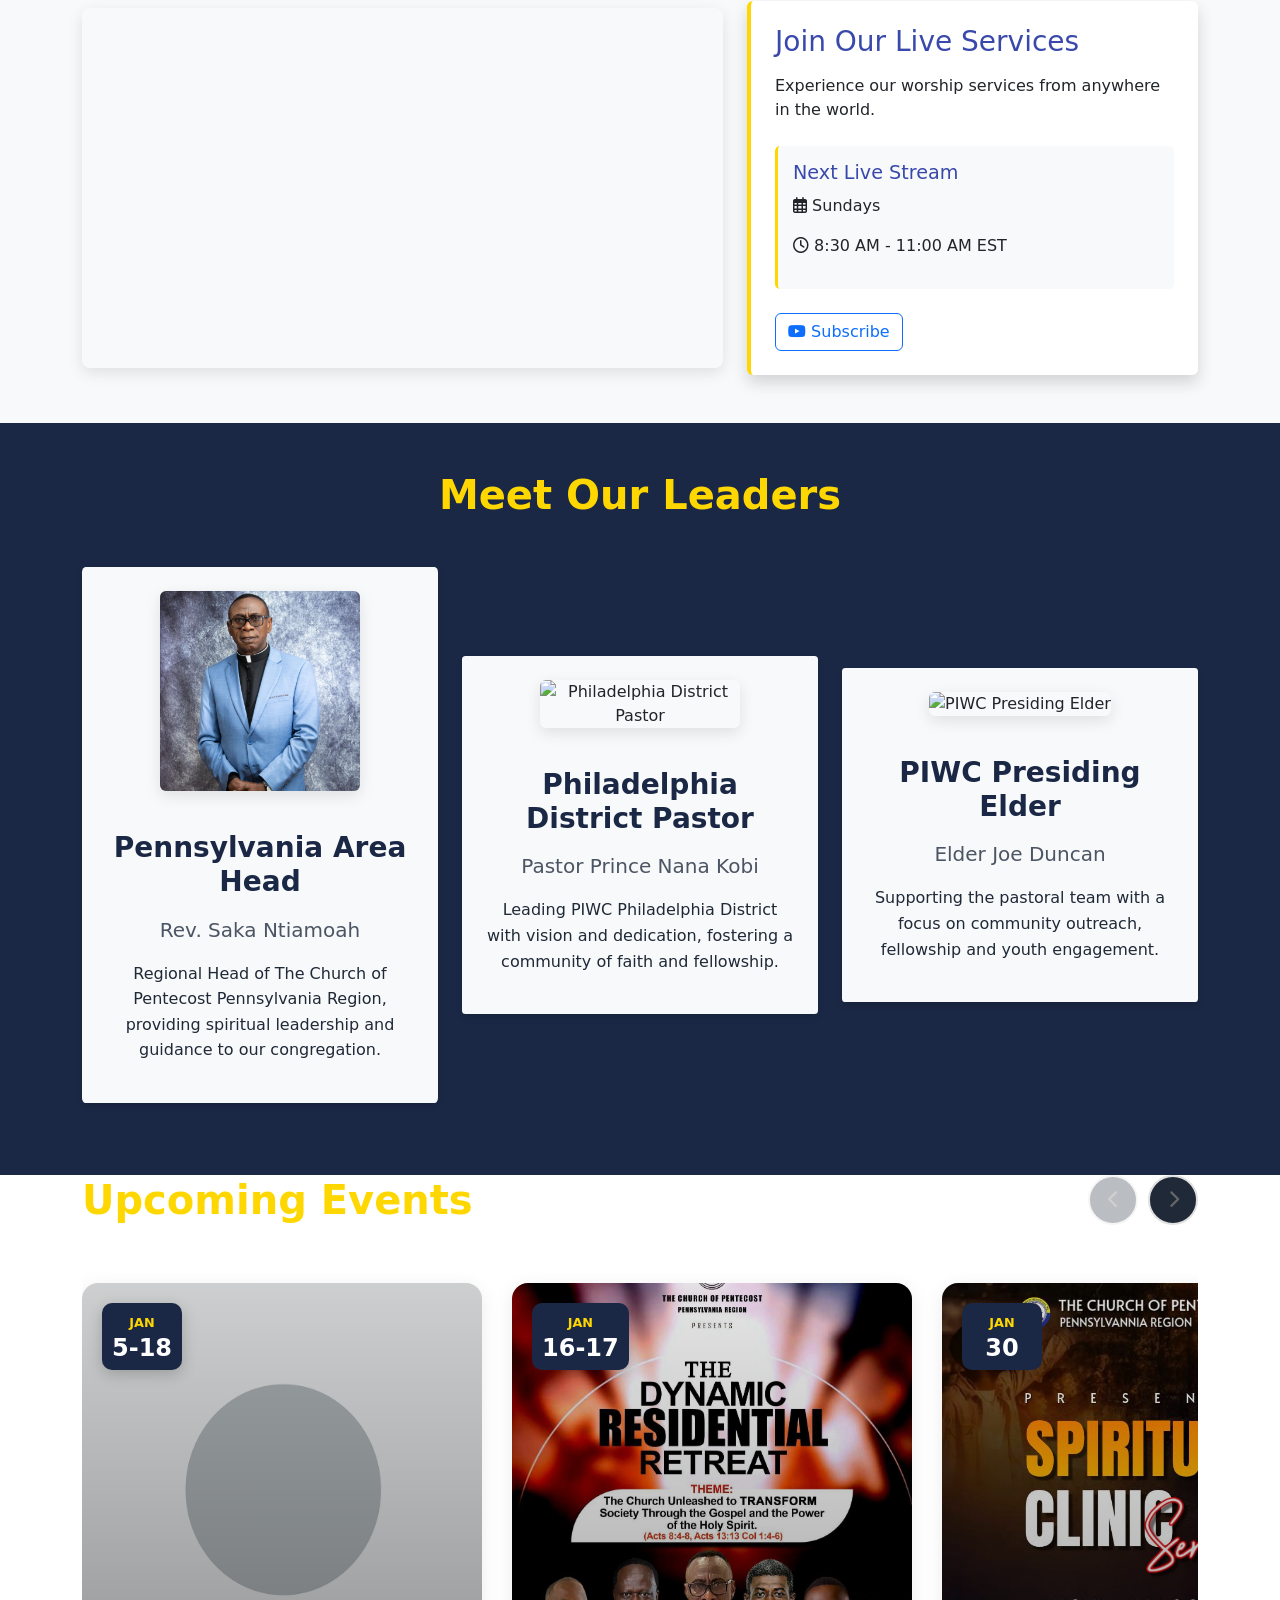
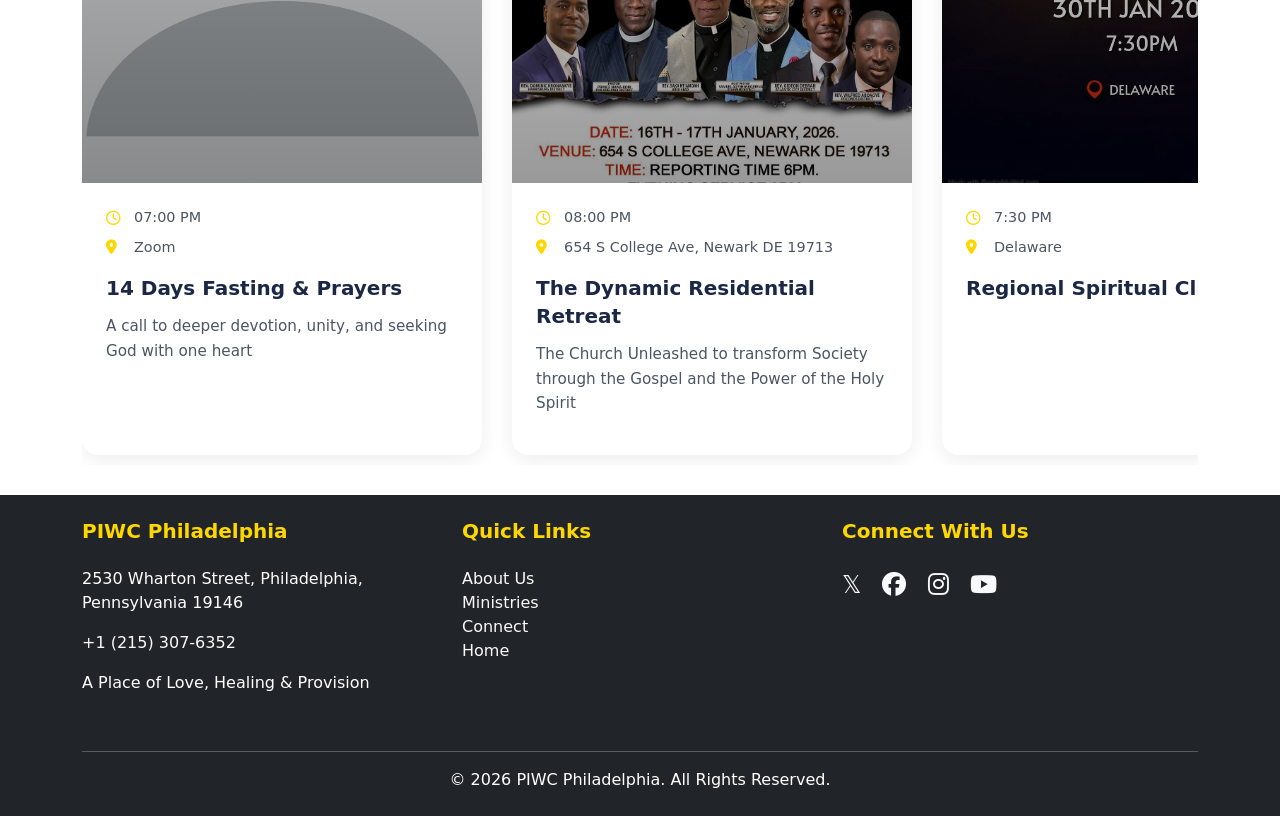
==== commit af6b9f90: "testing alert feature" ====
--- a/index.html
+++ b/index.html
@@ -28,6 +28,17 @@
             app.innerHTML = `
                 ${TemplateEngine.renderNavigation(SITE_DATA.navigation, SITE_DATA.site)}
                 
+                <!-- Site Alert -->
+                ${SITE_DATA.alert?.enabled ? `
+                <div class="site-alert alert alert-${SITE_DATA.alert.type} alert-dismissible fade show text-center mb-0" role="alert">
+                    <i class="fas fa-bullhorn me-2"></i>
+                    <span>${SITE_DATA.alert.message}</span>
+                    ${SITE_DATA.alert.dismissible ? `
+                        <button type="button" class="btn-close" data-bs-dismiss="alert" aria-label="Close"></button>
+                    ` : ''}
+                </div>
+                ` : ''}
+
                 <!-- Hero Carousel -->
                 <section class="hero">
                     <div id="heroCarousel" class="carousel slide" data-bs-ride="carousel">
--- a/css/style.css
+++ b/css/style.css
@@ -1608,4 +1608,20 @@
     box-shadow: none;
     border: 1px solid #ddd;
   }
-}+}
+
+/* ============================================
+   ALERT NOTIFICATION SYSTEM
+   Modern toast-style alerts
+   ============================================ */
+
+.site-alert {
+    position: sticky;
+    top: 0;
+    z-index: 1050;
+    font-weight: 500;
+}
+
+.site-alert i {
+    color: inherit;
+}
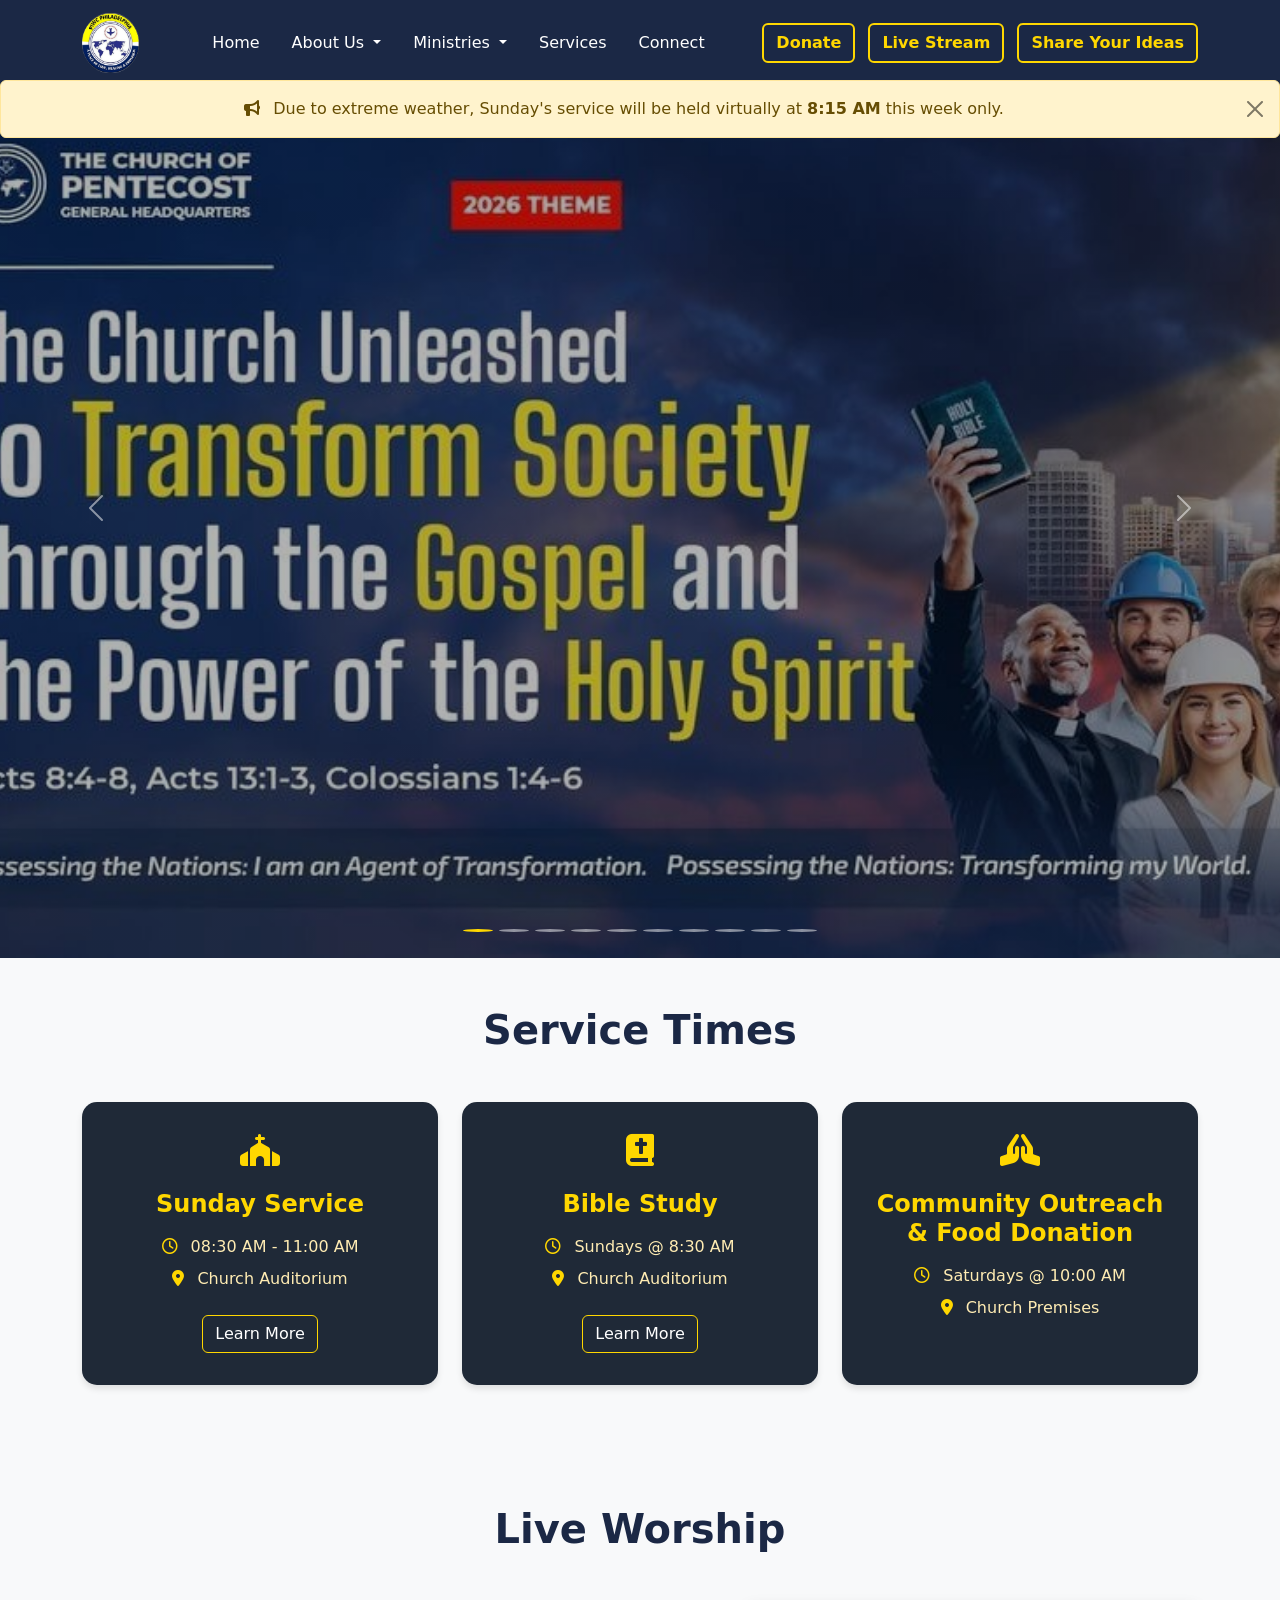
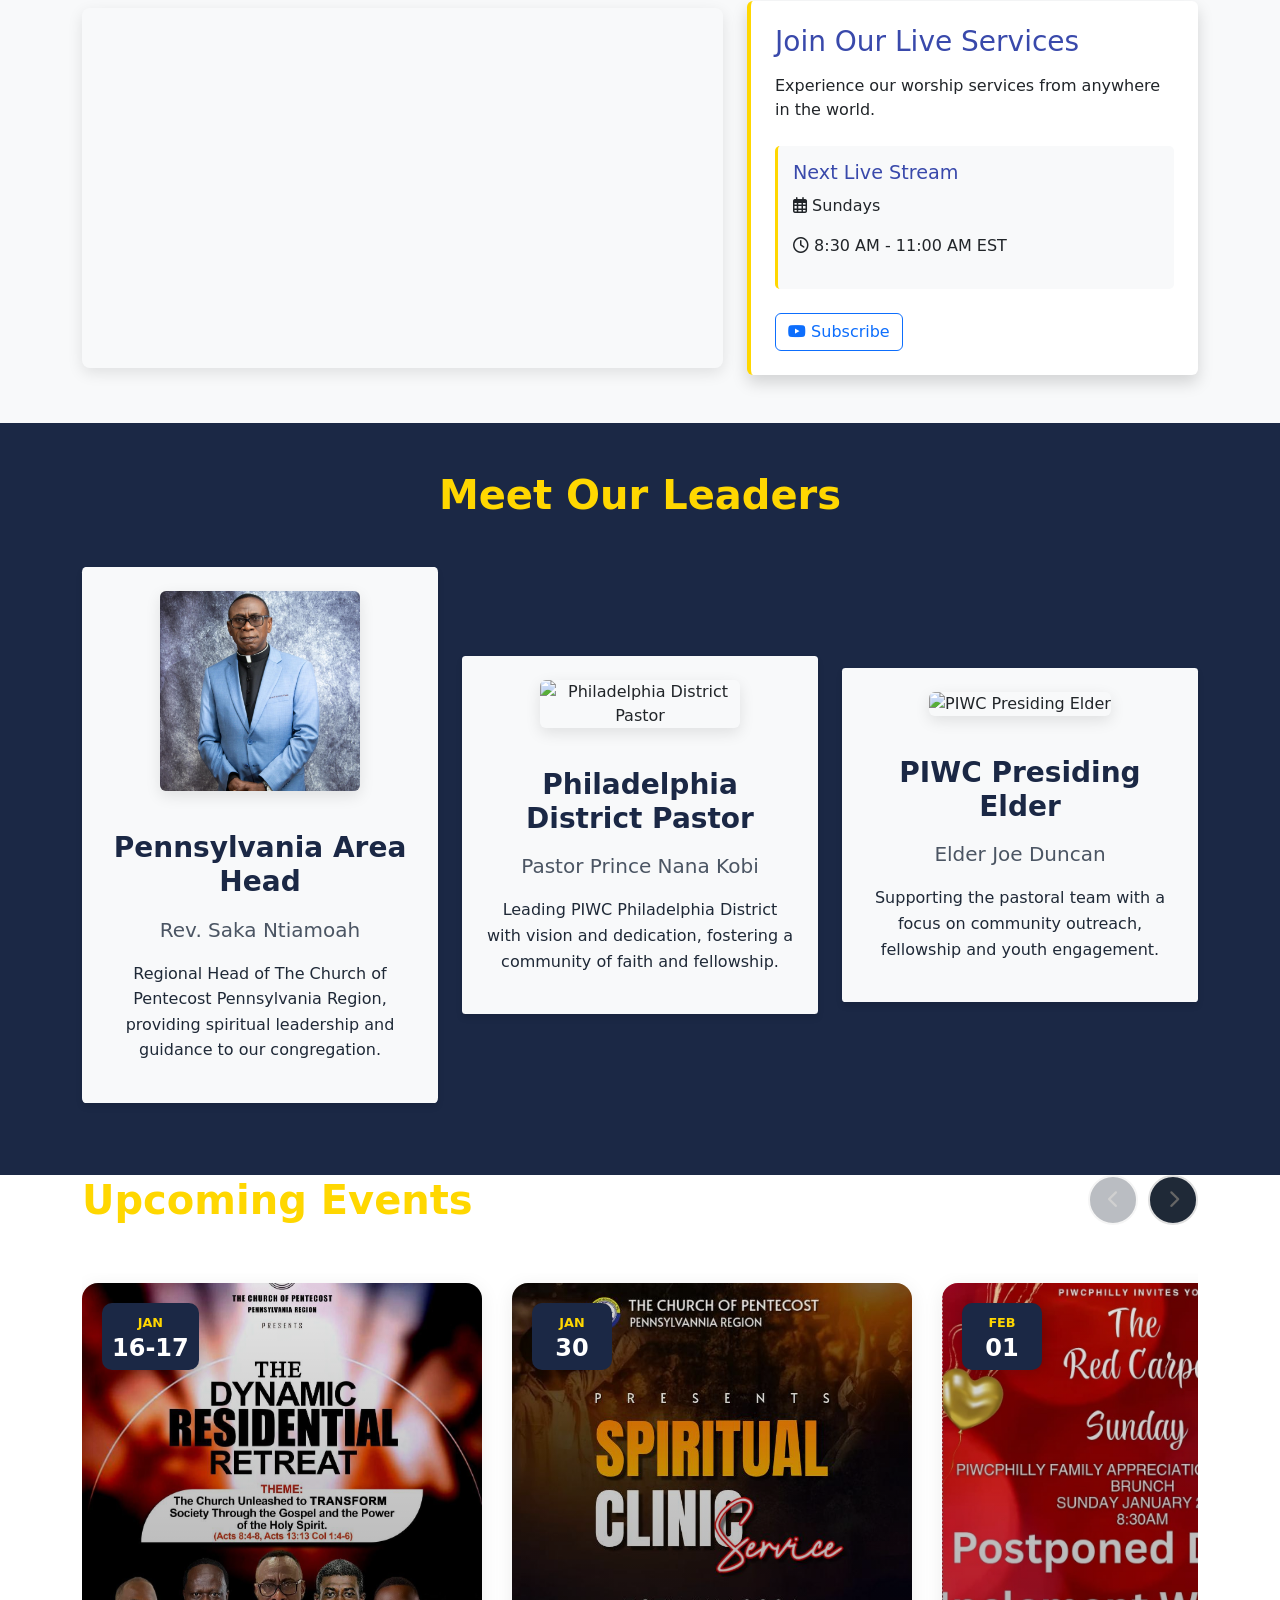
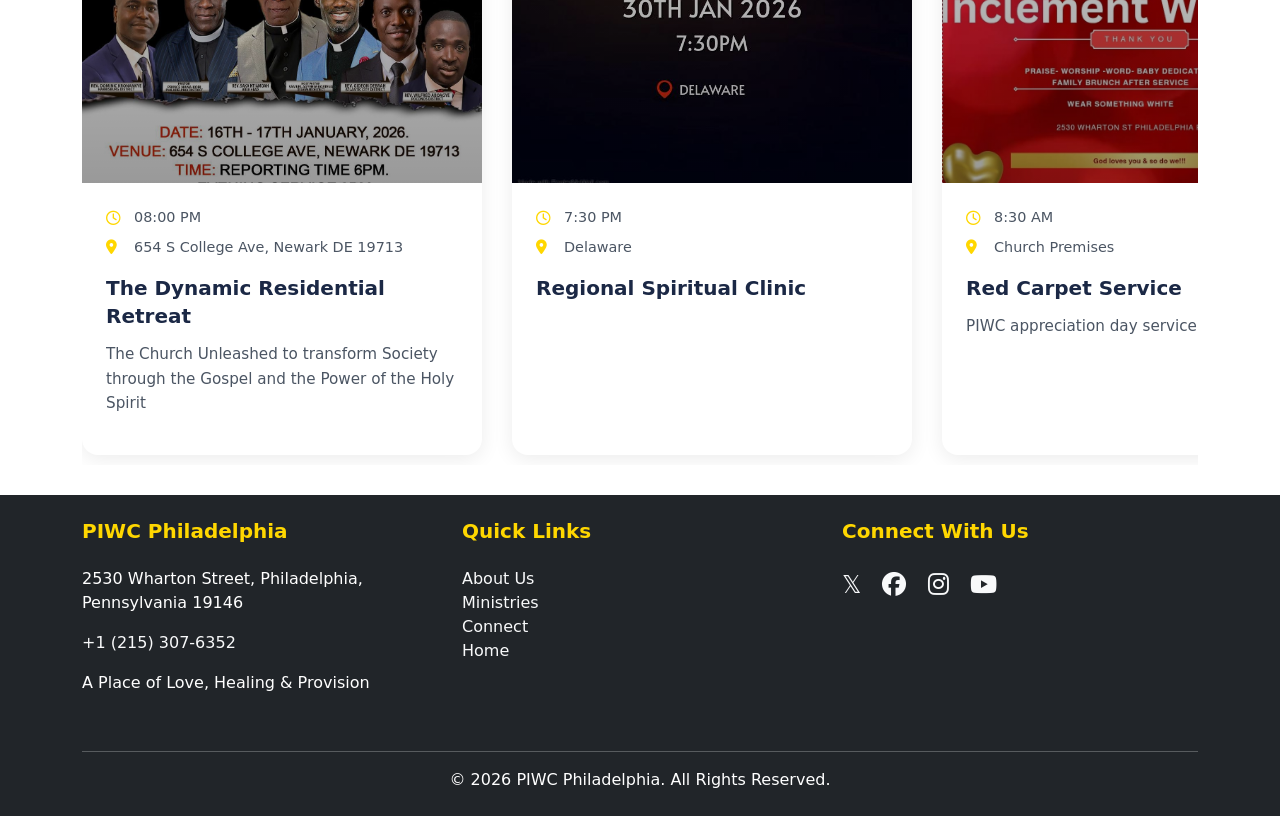
==== commit d8960b8f: "website optimization" ====
--- a/index.html
+++ b/index.html
@@ -3,6 +3,7 @@
 <head>
     <meta charset="UTF-8">
     <meta name="viewport" content="width=device-width, initial-scale=1.0">
+    <meta name="description" content="Pentecost International Worship Center (PIWC Philadelphia). A Place of LOVE, HEALING and PROVISION.">
     <title>PIWC Philadelphia</title>
     <meta property="og:title" content="PIWC Philadelphia">
     <meta property="og:description" content="A Place of Love, Healing and Provision">
@@ -10,6 +11,12 @@
     <link href="https://cdn.jsdelivr.net/npm/bootstrap@5.3.0/dist/css/bootstrap.min.css" rel="stylesheet">
     <link rel="stylesheet" href="https://cdnjs.cloudflare.com/ajax/libs/font-awesome/6.4.2/css/all.min.css">
     <script type="text/javascript" src="https://cdn.jsdelivr.net/npm/@emailjs/browser@3/dist/email.min.js"></script>
+
+    <!--Favicon-->
+    <link rel="apple-touch-icon" sizes="180x180" href="/apple-touch-icon.png">
+    <link rel="icon" type="image/png" sizes="32x32" href="/favicon-32x32.png">
+    <link rel="icon" type="image/png" sizes="16x16" href="/favicon-16x16.png">
+    <link rel="manifest" href="/site.webmanifest">
 </head>
 <body>
     <div id="app">
